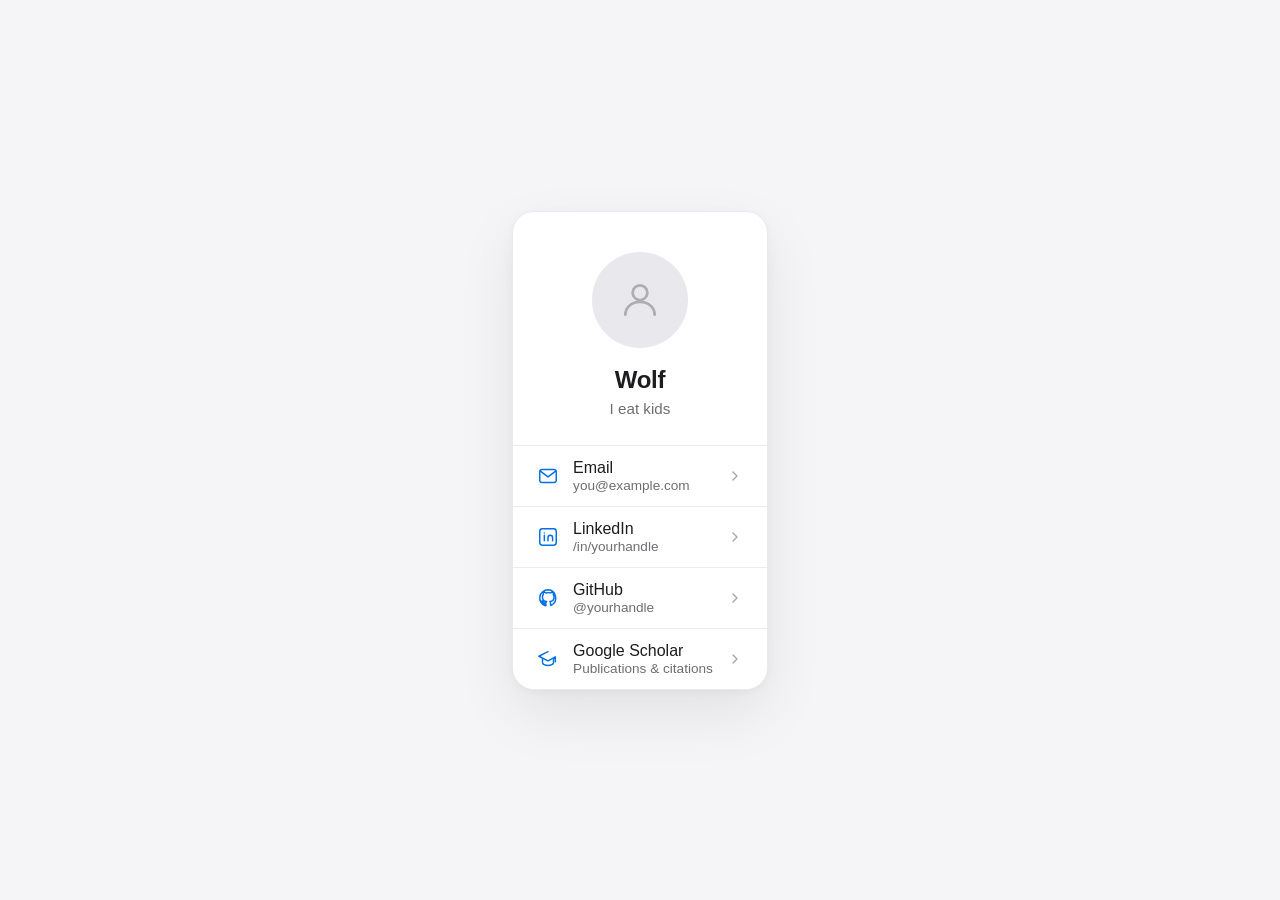
==== index.html @ 4c436d80 "Initial commit: personal contact card page Co-Authored-By: Claude Sonnet 4.6 <noreply@anthropic.com>" ====
<!DOCTYPE html>
<html lang="en">
<head>
<meta charset="UTF-8" />
<meta name="viewport" content="width=device-width, initial-scale=1.0" />

<!-- EDIT: page title -->
<title>Wolf</title>
<meta name="description" content="Contact card for Wolf." />

<style>
  /* ==========================================================================
     DESIGN TOKENS — change these to adjust the whole look in one place.
     Colors automatically switch for dark mode via the second :root block below.
     ========================================================================== */
  :root {
    --bg:             #F5F5F7;   /* page background (Apple's signature off-white) */
    --surface:        #FFFFFF;  /* the card itself */
    --text:           #1D1D1F;  /* primary text */
    --text-secondary: #6E6E73;  /* tagline, secondary labels */
    --accent:         #0071E3;  /* Apple's current link/button blue */
    --divider:        rgba(0, 0, 0, 0.08);
    --avatar-bg:      #E8E8ED;
    --avatar-icon:    #AEAEB2;
    --shadow:         0 24px 60px rgba(0, 0, 0, 0.08), 0 2px 8px rgba(0, 0, 0, 0.04);
    --radius-card:    22px;
    --radius-row:     14px;
  }

  /* Automatically follow the visitor's system theme — no toggle/JS needed */
  @media (prefers-color-scheme: dark) {
    :root {
      --bg:             #000000;
      --surface:        #1C1C1E;
      --text:           #F5F5F7;
      --text-secondary: #98989D;
      --accent:         #409CFF;
      --divider:        rgba(255, 255, 255, 0.12);
      --avatar-bg:      #2C2C2E;
      --avatar-icon:    #6E6E73;
      --shadow:         none; /* shadows don't read well on black; a hairline border stands in below */
    }
  }

  /* ---- Reset / base ---- */
  * { box-sizing: border-box; }
  html, body { margin: 0; padding: 0; }
  body {
    min-height: 100vh;
    display: flex;
    align-items: center;
    justify-content: center;
    padding: 24px;
    background: var(--bg);
    /* The system font stack: resolves to San Francisco on Apple devices,
       Segoe UI on Windows, Roboto on Android — the honest cross-platform
       way to get an "Apple-like" type feel without a licensed font file. */
    font-family: -apple-system, BlinkMacSystemFont, "SF Pro Text", "Segoe UI",
                 Roboto, Helvetica, Arial, sans-serif;
    color: var(--text);
  }

  ::selection { background: var(--accent); color: #fff; }

  :focus-visible {
    outline: 2px solid var(--accent);
    outline-offset: 2px;
  }

  /* ---- The card ---- */
  .card {
    width: 100%;
    max-width: 400px;
    background: var(--surface);
    border-radius: var(--radius-card);
    box-shadow: var(--shadow);
    border: 1px solid var(--divider); /* visible mainly in dark mode; subtle in light mode too */
    overflow: hidden;
  }

  /* ---- Header: avatar, name, tagline ---- */
  .header {
    text-align: center;
    padding: 40px 28px 28px;
  }

  .avatar {
    width: 96px;
    height: 96px;
    margin: 0 auto 18px;
    border-radius: 50%;
    overflow: hidden;
    background: var(--avatar-bg);
    display: flex;
    align-items: center;
    justify-content: center;
  }
  /* If you add a real photo, this <img> replaces the placeholder below it visually
     (the placeholder only shows when no image is present, see HTML comment). */
  .avatar img {
    width: 100%;
    height: 100%;
    object-fit: cover;
    display: block;
  }

  .name {
    font-size: 1.5rem;       /* 24px */
    font-weight: 600;
    letter-spacing: -0.01em;
    margin: 0;
  }

  .tagline {
    font-size: 0.95rem;
    color: var(--text-secondary);
    margin: 6px 0 0;
  }

  /* ---- Contact list: iOS "Settings app" grouped-row style ---- */
  .contact-list {
    border-top: 1px solid var(--divider);
  }

  .contact-row {
    display: flex;
    align-items: center;
    gap: 14px;
    padding: 13px 24px;
    min-height: 44px;           /* Apple's Human Interface Guidelines minimum tap target */
    text-decoration: none;
    color: var(--text);
    border-bottom: 1px solid var(--divider);
    /* A subtle, near-instant feedback on tap/hover — functional, not decorative motion.
       Delete the `transition` line entirely if you want literally zero motion. */
    transition: background-color 0.12s ease;
  }
  .contact-row:last-child { border-bottom: none; }
  .contact-row:hover,
  .contact-row:active { background-color: var(--bg); }

  .contact-row__icon {
    flex-shrink: 0;
    width: 22px;
    height: 22px;
    color: var(--accent);
    display: flex;
    align-items: center;
    justify-content: center;
  }
  .contact-row__icon svg { width: 100%; height: 100%; }

  .contact-row__label {
    flex: 1;
    font-size: 1rem;
    font-weight: 400;
  }
  .contact-row__sub {
    font-size: 0.85rem;
    color: var(--text-secondary);
    display: block;
    margin-top: 1px;
  }

  .contact-row__chevron {
    flex-shrink: 0;
    width: 16px;
    height: 16px;
    color: var(--text-secondary);
    opacity: 0.6;
  }

  /* ---- Optional footer line ---- */
  .footer-note {
    text-align: center;
    font-size: 0.8rem;
    color: var(--text-secondary);
    margin-top: 18px;
  }

  /* ---- Mobile ---- */
  @media (max-width: 380px) {
    .header { padding: 32px 20px 24px; }
    .contact-row { padding: 13px 18px; }
  }

  /* Respect reduced-motion preference even for the minimal hover feedback above */
  @media (prefers-reduced-motion: reduce) {
    .contact-row { transition: none; }
  }
</style>
</head>
<body>

  <main>
    <div class="card">

      <!-- ====================== HEADER ====================== -->
      <div class="header">

        <!-- AVATAR
             Option A (default below): a generic placeholder icon — looks
             intentional, not broken, until you add a real photo.
             Option B: replace the whole <div class="avatar">...</div> block
             with:  <div class="avatar"><img src="assets/avatar.jpg" alt="Wolf" /></div>
             Drop your photo at assets/avatar.jpg first (square photo works best,
             it gets cropped to a circle automatically). -->
        <div class="avatar">
          <svg width="44" height="44" viewBox="0 0 24 24" fill="none" stroke="var(--avatar-icon)" stroke-width="1.5">
            <circle cx="12" cy="8" r="4"/>
            <path d="M4 20c0-4 3.6-7 8-7s8 3 8 7" stroke-linecap="round"/>
          </svg>
        </div>

        <!-- EDIT: your name -->
        <h1 class="name">Wolf</h1>
        <!-- EDIT: a one-line tagline — role, field, or focus -->
        <p class="tagline">I eat kids</p>
      </div>

      <!-- ====================== CONTACT LIST ====================== -->
      <nav class="contact-list">

        <!-- EDIT: replace with your real email -->
        <a class="contact-row" href="mailto:you@example.com">
          <span class="contact-row__icon" aria-hidden="true">
            <svg viewBox="0 0 24 24" fill="none" stroke="currentColor" stroke-width="1.6">
              <rect x="3" y="5" width="18" height="14" rx="2.5"/>
              <path d="M4 7l8 6 8-6" stroke-linecap="round" stroke-linejoin="round"/>
            </svg>
          </span>
          <span class="contact-row__label">
            Email
            <span class="contact-row__sub">you@example.com</span>
          </span>
          <span class="contact-row__chevron" aria-hidden="true">
            <svg viewBox="0 0 24 24" fill="none" stroke="currentColor" stroke-width="2">
              <path d="M9 18l6-6-6-6" stroke-linecap="round" stroke-linejoin="round"/>
            </svg>
          </span>
        </a>

        <!-- EDIT: replace with your real LinkedIn URL -->
        <a class="contact-row" href="https://linkedin.com/in/yourhandle" target="_blank" rel="noopener">
          <span class="contact-row__icon" aria-hidden="true">
            <svg viewBox="0 0 24 24" fill="none" stroke="currentColor" stroke-width="1.6">
              <rect x="3" y="3" width="18" height="18" rx="3"/>
              <path d="M8 10v6M8 7.5v.01M12 16v-3.5c0-1.4 1-2.5 2.5-2.5S17 11.1 17 12.5V16" stroke-linecap="round" stroke-linejoin="round"/>
            </svg>
          </span>
          <span class="contact-row__label">
            LinkedIn
            <span class="contact-row__sub">/in/yourhandle</span>
          </span>
          <span class="contact-row__chevron" aria-hidden="true">
            <svg viewBox="0 0 24 24" fill="none" stroke="currentColor" stroke-width="2">
              <path d="M9 18l6-6-6-6" stroke-linecap="round" stroke-linejoin="round"/>
            </svg>
          </span>
        </a>

        <!-- EDIT: replace with your real GitHub URL -->
        <a class="contact-row" href="https://github.com/yourhandle" target="_blank" rel="noopener">
          <span class="contact-row__icon" aria-hidden="true">
            <svg viewBox="0 0 24 24" fill="none" stroke="currentColor" stroke-width="1.6">
              <path d="M12 3a9 9 0 0 0-2.85 17.54c.45.08.62-.2.62-.43v-1.7c-2.5.27-3.15-.6-3.35-1.15-.11-.29-.6-1.15-1.02-1.39-.35-.19-.85-.65-.01-.66.79-.01 1.35.72 1.54 1.02.9 1.5 2.34 1.08 2.91.82.09-.64.35-1.08.64-1.33-2.23-.25-4.56-1.11-4.56-4.94 0-1.09.39-1.99 1.03-2.69-.1-.25-.45-1.27.1-2.64 0 0 .84-.27 2.75 1.02a9.4 9.4 0 0 1 5 0c1.91-1.3 2.75-1.02 2.75-1.02.55 1.37.2 2.39.1 2.64.64.7 1.03 1.59 1.03 2.69 0 3.84-2.34 4.69-4.58 4.94.37.32.68.93.68 1.88v2.04c0 .23.17.5.62.43A9 9 0 0 0 12 3z" stroke-linecap="round" stroke-linejoin="round"/>
            </svg>
          </span>
          <span class="contact-row__label">
            GitHub
            <span class="contact-row__sub">@yourhandle</span>
          </span>
          <span class="contact-row__chevron" aria-hidden="true">
            <svg viewBox="0 0 24 24" fill="none" stroke="currentColor" stroke-width="2">
              <path d="M9 18l6-6-6-6" stroke-linecap="round" stroke-linejoin="round"/>
            </svg>
          </span>
        </a>

        <!-- EDIT: replace with your real Google Scholar profile URL -->
        <a class="contact-row" href="https://scholar.google.com/citations?user=yourid" target="_blank" rel="noopener">
          <span class="contact-row__icon" aria-hidden="true">
            <svg viewBox="0 0 24 24" fill="none" stroke="currentColor" stroke-width="1.6">
              <path d="M12 4L2 9l10 5 8-4.3V15" stroke-linecap="round" stroke-linejoin="round"/>
              <path d="M6 11.5V16c0 1.5 2.7 3 6 3s6-1.5 6-3v-4.5" stroke-linecap="round" stroke-linejoin="round"/>
            </svg>
          </span>
          <span class="contact-row__label">
            Google Scholar
            <span class="contact-row__sub">Publications &amp; citations</span>
          </span>
          <span class="contact-row__chevron" aria-hidden="true">
            <svg viewBox="0 0 24 24" fill="none" stroke="currentColor" stroke-width="2">
              <path d="M9 18l6-6-6-6" stroke-linecap="round" stroke-linejoin="round"/>
            </svg>
          </span>
        </a>

      </nav>

    </div>

    <!-- Optional small line below the card. Delete this <p> if you don't want it. -->
    <!-- <p class="footer-note">Based in Your City</p> -->
  </main>

</body>
</html>
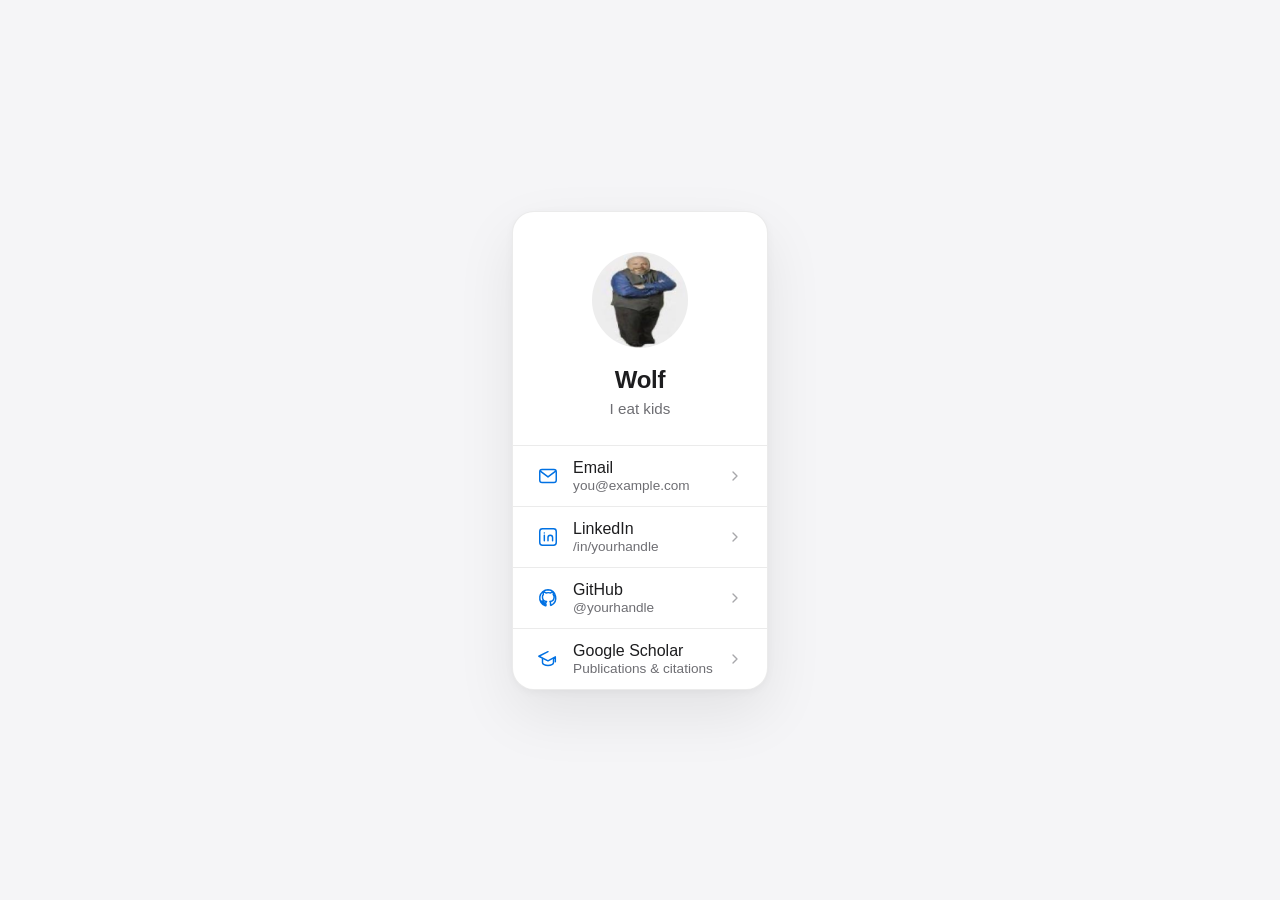
==== commit e509ac7a: "Add profile photo as avatar Co-Authored-By: Claude Sonnet 4.6 <noreply@anthropic.com>" ====
--- a/index.html
+++ b/index.html
@@ -205,12 +205,7 @@
              with:  <div class="avatar"><img src="assets/avatar.jpg" alt="Wolf" /></div>
              Drop your photo at assets/avatar.jpg first (square photo works best,
              it gets cropped to a circle automatically). -->
-        <div class="avatar">
-          <svg width="44" height="44" viewBox="0 0 24 24" fill="none" stroke="var(--avatar-icon)" stroke-width="1.5">
-            <circle cx="12" cy="8" r="4"/>
-            <path d="M4 20c0-4 3.6-7 8-7s8 3 8 7" stroke-linecap="round"/>
-          </svg>
-        </div>
+        <div class="avatar"><img src="assets/avatar.png" alt="Wolf" /></div>
 
         <!-- EDIT: your name -->
         <h1 class="name">Wolf</h1>
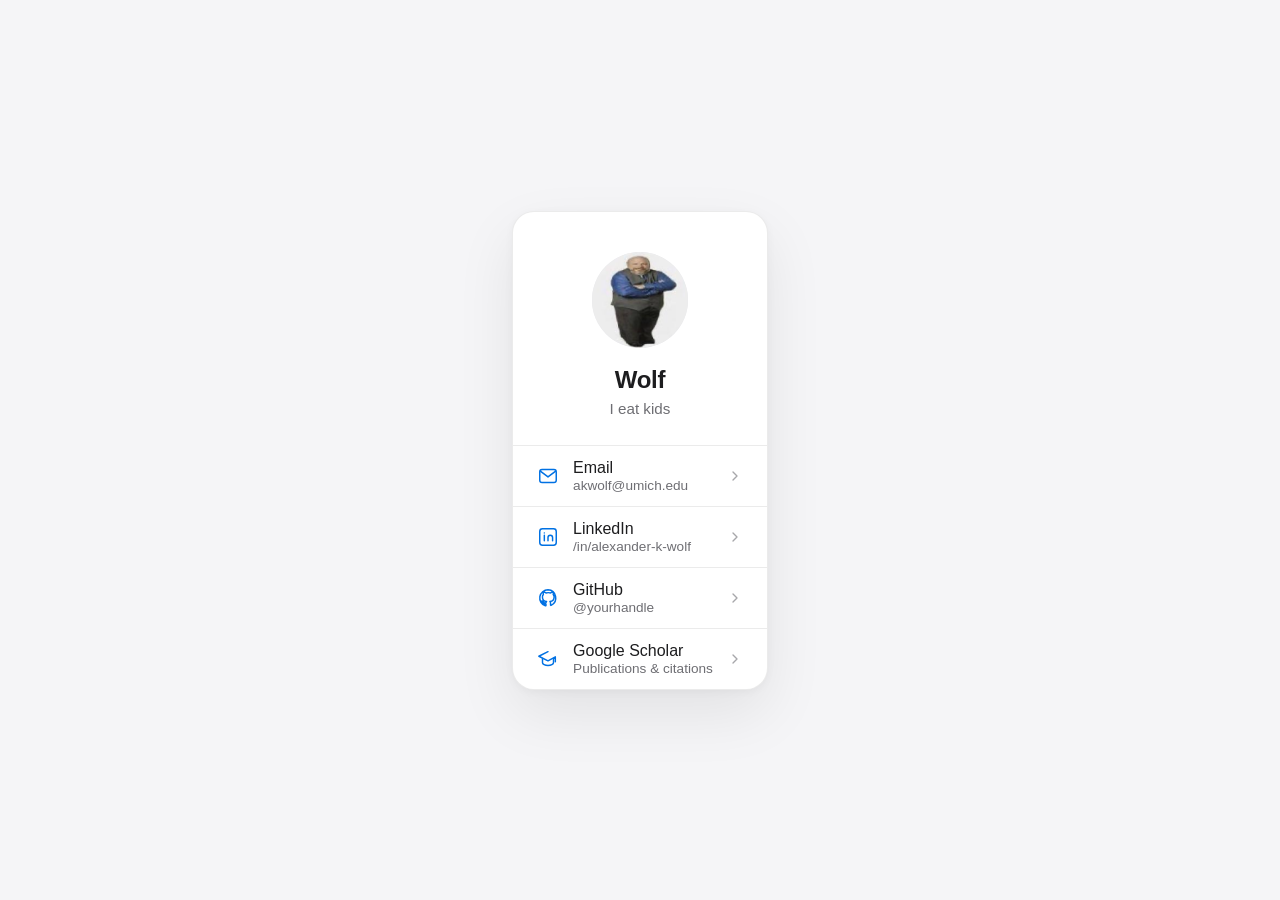
==== commit 5682bfa4: "Update contact information: email and LinkedIn Co-Authored-By: Claude Haiku 4.5 <noreply@anthropic.c" ====
--- a/index.html
+++ b/index.html
@@ -217,7 +217,7 @@
       <nav class="contact-list">
 
         <!-- EDIT: replace with your real email -->
-        <a class="contact-row" href="mailto:you@example.com">
+        <a class="contact-row" href="mailto:akwolf@umich.edu">
           <span class="contact-row__icon" aria-hidden="true">
             <svg viewBox="0 0 24 24" fill="none" stroke="currentColor" stroke-width="1.6">
               <rect x="3" y="5" width="18" height="14" rx="2.5"/>
@@ -226,7 +226,7 @@
           </span>
           <span class="contact-row__label">
             Email
-            <span class="contact-row__sub">you@example.com</span>
+            <span class="contact-row__sub">akwolf@umich.edu</span>
           </span>
           <span class="contact-row__chevron" aria-hidden="true">
             <svg viewBox="0 0 24 24" fill="none" stroke="currentColor" stroke-width="2">
@@ -236,7 +236,7 @@
         </a>
 
         <!-- EDIT: replace with your real LinkedIn URL -->
-        <a class="contact-row" href="https://linkedin.com/in/yourhandle" target="_blank" rel="noopener">
+        <a class="contact-row" href="https://www.linkedin.com/in/alexander-k-wolf/" target="_blank" rel="noopener">
           <span class="contact-row__icon" aria-hidden="true">
             <svg viewBox="0 0 24 24" fill="none" stroke="currentColor" stroke-width="1.6">
               <rect x="3" y="3" width="18" height="18" rx="3"/>
@@ -245,7 +245,7 @@
           </span>
           <span class="contact-row__label">
             LinkedIn
-            <span class="contact-row__sub">/in/yourhandle</span>
+            <span class="contact-row__sub">/in/alexander-k-wolf</span>
           </span>
           <span class="contact-row__chevron" aria-hidden="true">
             <svg viewBox="0 0 24 24" fill="none" stroke="currentColor" stroke-width="2">
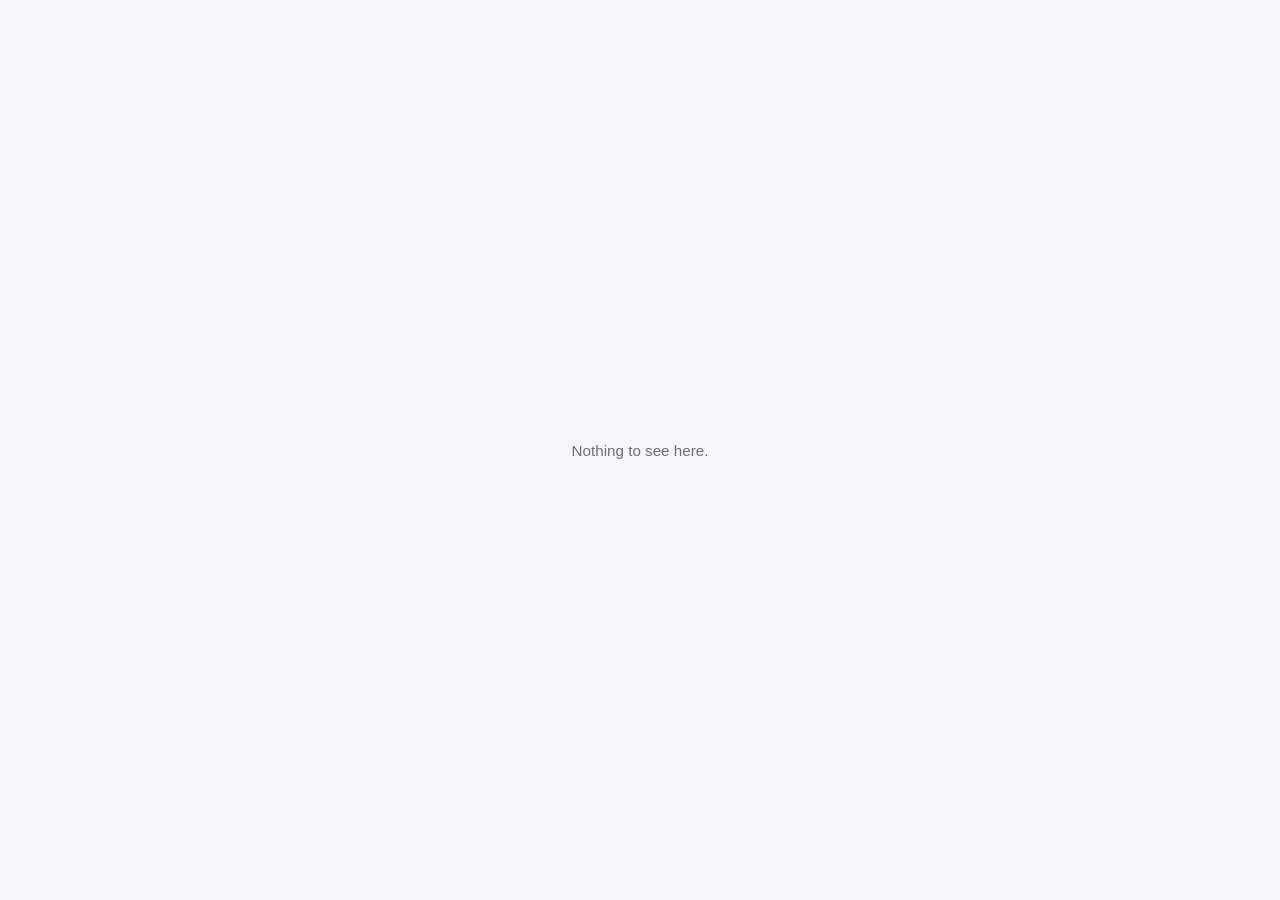
==== commit 3c5366fe: "Restructure into shared/per-person private card system Convert the single card into a data-driven, n" ====
--- a/index.html
+++ b/index.html
@@ -1,303 +1,14 @@
-<!DOCTYPE html>
+<!doctype html>
 <html lang="en">
 <head>
-<meta charset="UTF-8" />
-<meta name="viewport" content="width=device-width, initial-scale=1.0" />
-
-<!-- EDIT: page title -->
-<title>Wolf</title>
-<meta name="description" content="Contact card for Wolf." />
-
-<style>
-  /* ==========================================================================
-     DESIGN TOKENS — change these to adjust the whole look in one place.
-     Colors automatically switch for dark mode via the second :root block below.
-     ========================================================================== */
-  :root {
-    --bg:             #F5F5F7;   /* page background (Apple's signature off-white) */
-    --surface:        #FFFFFF;  /* the card itself */
-    --text:           #1D1D1F;  /* primary text */
-    --text-secondary: #6E6E73;  /* tagline, secondary labels */
-    --accent:         #0071E3;  /* Apple's current link/button blue */
-    --divider:        rgba(0, 0, 0, 0.08);
-    --avatar-bg:      #E8E8ED;
-    --avatar-icon:    #AEAEB2;
-    --shadow:         0 24px 60px rgba(0, 0, 0, 0.08), 0 2px 8px rgba(0, 0, 0, 0.04);
-    --radius-card:    22px;
-    --radius-row:     14px;
-  }
-
-  /* Automatically follow the visitor's system theme — no toggle/JS needed */
-  @media (prefers-color-scheme: dark) {
-    :root {
-      --bg:             #000000;
-      --surface:        #1C1C1E;
-      --text:           #F5F5F7;
-      --text-secondary: #98989D;
-      --accent:         #409CFF;
-      --divider:        rgba(255, 255, 255, 0.12);
-      --avatar-bg:      #2C2C2E;
-      --avatar-icon:    #6E6E73;
-      --shadow:         none; /* shadows don't read well on black; a hairline border stands in below */
-    }
-  }
-
-  /* ---- Reset / base ---- */
-  * { box-sizing: border-box; }
-  html, body { margin: 0; padding: 0; }
-  body {
-    min-height: 100vh;
-    display: flex;
-    align-items: center;
-    justify-content: center;
-    padding: 24px;
-    background: var(--bg);
-    /* The system font stack: resolves to San Francisco on Apple devices,
-       Segoe UI on Windows, Roboto on Android — the honest cross-platform
-       way to get an "Apple-like" type feel without a licensed font file. */
-    font-family: -apple-system, BlinkMacSystemFont, "SF Pro Text", "Segoe UI",
-                 Roboto, Helvetica, Arial, sans-serif;
-    color: var(--text);
-  }
-
-  ::selection { background: var(--accent); color: #fff; }
-
-  :focus-visible {
-    outline: 2px solid var(--accent);
-    outline-offset: 2px;
-  }
-
-  /* ---- The card ---- */
-  .card {
-    width: 100%;
-    max-width: 400px;
-    background: var(--surface);
-    border-radius: var(--radius-card);
-    box-shadow: var(--shadow);
-    border: 1px solid var(--divider); /* visible mainly in dark mode; subtle in light mode too */
-    overflow: hidden;
-  }
-
-  /* ---- Header: avatar, name, tagline ---- */
-  .header {
-    text-align: center;
-    padding: 40px 28px 28px;
-  }
-
-  .avatar {
-    width: 96px;
-    height: 96px;
-    margin: 0 auto 18px;
-    border-radius: 50%;
-    overflow: hidden;
-    background: var(--avatar-bg);
-    display: flex;
-    align-items: center;
-    justify-content: center;
-  }
-  /* If you add a real photo, this <img> replaces the placeholder below it visually
-     (the placeholder only shows when no image is present, see HTML comment). */
-  .avatar img {
-    width: 100%;
-    height: 100%;
-    object-fit: cover;
-    display: block;
-  }
-
-  .name {
-    font-size: 1.5rem;       /* 24px */
-    font-weight: 600;
-    letter-spacing: -0.01em;
-    margin: 0;
-  }
-
-  .tagline {
-    font-size: 0.95rem;
-    color: var(--text-secondary);
-    margin: 6px 0 0;
-  }
-
-  /* ---- Contact list: iOS "Settings app" grouped-row style ---- */
-  .contact-list {
-    border-top: 1px solid var(--divider);
-  }
-
-  .contact-row {
-    display: flex;
-    align-items: center;
-    gap: 14px;
-    padding: 13px 24px;
-    min-height: 44px;           /* Apple's Human Interface Guidelines minimum tap target */
-    text-decoration: none;
-    color: var(--text);
-    border-bottom: 1px solid var(--divider);
-    /* A subtle, near-instant feedback on tap/hover — functional, not decorative motion.
-       Delete the `transition` line entirely if you want literally zero motion. */
-    transition: background-color 0.12s ease;
-  }
-  .contact-row:last-child { border-bottom: none; }
-  .contact-row:hover,
-  .contact-row:active { background-color: var(--bg); }
-
-  .contact-row__icon {
-    flex-shrink: 0;
-    width: 22px;
-    height: 22px;
-    color: var(--accent);
-    display: flex;
-    align-items: center;
-    justify-content: center;
-  }
-  .contact-row__icon svg { width: 100%; height: 100%; }
-
-  .contact-row__label {
-    flex: 1;
-    font-size: 1rem;
-    font-weight: 400;
-  }
-  .contact-row__sub {
-    font-size: 0.85rem;
-    color: var(--text-secondary);
-    display: block;
-    margin-top: 1px;
-  }
-
-  .contact-row__chevron {
-    flex-shrink: 0;
-    width: 16px;
-    height: 16px;
-    color: var(--text-secondary);
-    opacity: 0.6;
-  }
-
-  /* ---- Optional footer line ---- */
-  .footer-note {
-    text-align: center;
-    font-size: 0.8rem;
-    color: var(--text-secondary);
-    margin-top: 18px;
-  }
-
-  /* ---- Mobile ---- */
-  @media (max-width: 380px) {
-    .header { padding: 32px 20px 24px; }
-    .contact-row { padding: 13px 18px; }
-  }
-
-  /* Respect reduced-motion preference even for the minimal hover feedback above */
-  @media (prefers-reduced-motion: reduce) {
-    .contact-row { transition: none; }
-  }
-</style>
+  <meta charset="UTF-8" />
+  <meta name="viewport" content="width=device-width, initial-scale=1.0" />
+  <meta name="robots" content="noindex, nofollow" />
+  <title>—</title>
+  <link rel="stylesheet" href="/shared/card.css" />
 </head>
 <body>
-
-  <main>
-    <div class="card">
-
-      <!-- ====================== HEADER ====================== -->
-      <div class="header">
-
-        <!-- AVATAR
-             Option A (default below): a generic placeholder icon — looks
-             intentional, not broken, until you add a real photo.
-             Option B: replace the whole <div class="avatar">...</div> block
-             with:  <div class="avatar"><img src="assets/avatar.jpg" alt="Wolf" /></div>
-             Drop your photo at assets/avatar.jpg first (square photo works best,
-             it gets cropped to a circle automatically). -->
-        <div class="avatar"><img src="assets/avatar.png" alt="Wolf" /></div>
-
-        <!-- EDIT: your name -->
-        <h1 class="name">Wolf</h1>
-        <!-- EDIT: a one-line tagline — role, field, or focus -->
-        <p class="tagline">I eat kids</p>
-      </div>
-
-      <!-- ====================== CONTACT LIST ====================== -->
-      <nav class="contact-list">
-
-        <!-- EDIT: replace with your real email -->
-        <a class="contact-row" href="mailto:akwolf@umich.edu">
-          <span class="contact-row__icon" aria-hidden="true">
-            <svg viewBox="0 0 24 24" fill="none" stroke="currentColor" stroke-width="1.6">
-              <rect x="3" y="5" width="18" height="14" rx="2.5"/>
-              <path d="M4 7l8 6 8-6" stroke-linecap="round" stroke-linejoin="round"/>
-            </svg>
-          </span>
-          <span class="contact-row__label">
-            Email
-            <span class="contact-row__sub">akwolf@umich.edu</span>
-          </span>
-          <span class="contact-row__chevron" aria-hidden="true">
-            <svg viewBox="0 0 24 24" fill="none" stroke="currentColor" stroke-width="2">
-              <path d="M9 18l6-6-6-6" stroke-linecap="round" stroke-linejoin="round"/>
-            </svg>
-          </span>
-        </a>
-
-        <!-- EDIT: replace with your real LinkedIn URL -->
-        <a class="contact-row" href="https://www.linkedin.com/in/alexander-k-wolf/" target="_blank" rel="noopener">
-          <span class="contact-row__icon" aria-hidden="true">
-            <svg viewBox="0 0 24 24" fill="none" stroke="currentColor" stroke-width="1.6">
-              <rect x="3" y="3" width="18" height="18" rx="3"/>
-              <path d="M8 10v6M8 7.5v.01M12 16v-3.5c0-1.4 1-2.5 2.5-2.5S17 11.1 17 12.5V16" stroke-linecap="round" stroke-linejoin="round"/>
-            </svg>
-          </span>
-          <span class="contact-row__label">
-            LinkedIn
-            <span class="contact-row__sub">/in/alexander-k-wolf</span>
-          </span>
-          <span class="contact-row__chevron" aria-hidden="true">
-            <svg viewBox="0 0 24 24" fill="none" stroke="currentColor" stroke-width="2">
-              <path d="M9 18l6-6-6-6" stroke-linecap="round" stroke-linejoin="round"/>
-            </svg>
-          </span>
-        </a>
-
-        <!-- EDIT: replace with your real GitHub URL -->
-        <a class="contact-row" href="https://github.com/yourhandle" target="_blank" rel="noopener">
-          <span class="contact-row__icon" aria-hidden="true">
-            <svg viewBox="0 0 24 24" fill="none" stroke="currentColor" stroke-width="1.6">
-              <path d="M12 3a9 9 0 0 0-2.85 17.54c.45.08.62-.2.62-.43v-1.7c-2.5.27-3.15-.6-3.35-1.15-.11-.29-.6-1.15-1.02-1.39-.35-.19-.85-.65-.01-.66.79-.01 1.35.72 1.54 1.02.9 1.5 2.34 1.08 2.91.82.09-.64.35-1.08.64-1.33-2.23-.25-4.56-1.11-4.56-4.94 0-1.09.39-1.99 1.03-2.69-.1-.25-.45-1.27.1-2.64 0 0 .84-.27 2.75 1.02a9.4 9.4 0 0 1 5 0c1.91-1.3 2.75-1.02 2.75-1.02.55 1.37.2 2.39.1 2.64.64.7 1.03 1.59 1.03 2.69 0 3.84-2.34 4.69-4.58 4.94.37.32.68.93.68 1.88v2.04c0 .23.17.5.62.43A9 9 0 0 0 12 3z" stroke-linecap="round" stroke-linejoin="round"/>
-            </svg>
-          </span>
-          <span class="contact-row__label">
-            GitHub
-            <span class="contact-row__sub">@yourhandle</span>
-          </span>
-          <span class="contact-row__chevron" aria-hidden="true">
-            <svg viewBox="0 0 24 24" fill="none" stroke="currentColor" stroke-width="2">
-              <path d="M9 18l6-6-6-6" stroke-linecap="round" stroke-linejoin="round"/>
-            </svg>
-          </span>
-        </a>
-
-        <!-- EDIT: replace with your real Google Scholar profile URL -->
-        <a class="contact-row" href="https://scholar.google.com/citations?user=yourid" target="_blank" rel="noopener">
-          <span class="contact-row__icon" aria-hidden="true">
-            <svg viewBox="0 0 24 24" fill="none" stroke="currentColor" stroke-width="1.6">
-              <path d="M12 4L2 9l10 5 8-4.3V15" stroke-linecap="round" stroke-linejoin="round"/>
-              <path d="M6 11.5V16c0 1.5 2.7 3 6 3s6-1.5 6-3v-4.5" stroke-linecap="round" stroke-linejoin="round"/>
-            </svg>
-          </span>
-          <span class="contact-row__label">
-            Google Scholar
-            <span class="contact-row__sub">Publications &amp; citations</span>
-          </span>
-          <span class="contact-row__chevron" aria-hidden="true">
-            <svg viewBox="0 0 24 24" fill="none" stroke="currentColor" stroke-width="2">
-              <path d="M9 18l6-6-6-6" stroke-linecap="round" stroke-linejoin="round"/>
-            </svg>
-          </span>
-        </a>
-
-      </nav>
-
-    </div>
-
-    <!-- Optional small line below the card. Delete this <p> if you don't want it. -->
-    <!-- <p class="footer-note">Based in Your City</p> -->
-  </main>
-
+  <!-- Intentionally blank. This site has no directory or index of pages. -->
+  <p class="blank-note">Nothing to see here.</p>
 </body>
 </html>
--- a/shared/card.css
+++ b/shared/card.css
@@ -0,0 +1,194 @@
+/* =============================================================================
+   SHARED CARD STYLES — single source of truth for the look of every page.
+   Maintained by the site owner. Editing this file restyles EVERYONE at once.
+   Colleagues never touch this file.
+
+   Design language: iOS-style contact card — system font stack, off-white page,
+   white card, single blue accent, iOS "Settings" grouped rows, 44px tap targets,
+   automatic dark mode (follows the OS), responsive, no decorative animation.
+   ============================================================================= */
+
+/* ---- Design tokens. Change these to adjust the whole look in one place. ---- */
+:root {
+  --bg:             #F5F5F7;   /* page background (Apple's signature off-white) */
+  --surface:        #FFFFFF;  /* the card itself */
+  --text:           #1D1D1F;  /* primary text */
+  --text-secondary: #6E6E73;  /* tagline, secondary labels */
+  --accent:         #0071E3;  /* Apple's current link/button blue */
+  --divider:        rgba(0, 0, 0, 0.08);
+  --avatar-bg:      #E8E8ED;
+  --avatar-icon:    #AEAEB2;
+  --shadow:         0 24px 60px rgba(0, 0, 0, 0.08), 0 2px 8px rgba(0, 0, 0, 0.04);
+  --radius-card:    22px;
+  --radius-row:     14px;
+}
+
+/* Automatically follow the visitor's system theme — no toggle/JS needed */
+@media (prefers-color-scheme: dark) {
+  :root {
+    --bg:             #000000;
+    --surface:        #1C1C1E;
+    --text:           #F5F5F7;
+    --text-secondary: #98989D;
+    --accent:         #409CFF;
+    --divider:        rgba(255, 255, 255, 0.12);
+    --avatar-bg:      #2C2C2E;
+    --avatar-icon:    #6E6E73;
+    --shadow:         none; /* shadows don't read well on black; a hairline border stands in */
+  }
+}
+
+/* ---- Reset / base ---- */
+* { box-sizing: border-box; }
+html, body { margin: 0; padding: 0; }
+body {
+  min-height: 100vh;
+  display: flex;
+  align-items: center;
+  justify-content: center;
+  padding: 24px;
+  background: var(--bg);
+  /* The system font stack: San Francisco on Apple, Segoe UI on Windows,
+     Roboto on Android — the honest cross-platform "Apple-like" type feel. */
+  font-family: -apple-system, BlinkMacSystemFont, "SF Pro Text", "Segoe UI",
+               Roboto, Helvetica, Arial, sans-serif;
+  color: var(--text);
+}
+
+::selection { background: var(--accent); color: #fff; }
+
+:focus-visible {
+  outline: 2px solid var(--accent);
+  outline-offset: 2px;
+}
+
+/* ---- The card ---- */
+.card {
+  width: 100%;
+  max-width: 400px;
+  background: var(--surface);
+  border-radius: var(--radius-card);
+  box-shadow: var(--shadow);
+  border: 1px solid var(--divider); /* visible mainly in dark mode; subtle in light too */
+  overflow: hidden;
+}
+
+/* ---- Header: avatar, name, tagline ---- */
+.header {
+  text-align: center;
+  padding: 40px 28px 28px;
+}
+
+.avatar {
+  width: 96px;
+  height: 96px;
+  margin: 0 auto 18px;
+  border-radius: 50%;
+  overflow: hidden;
+  background: var(--avatar-bg);
+  display: flex;
+  align-items: center;
+  justify-content: center;
+}
+.avatar img {
+  width: 100%;
+  height: 100%;
+  object-fit: cover;
+  display: block;
+}
+
+.name {
+  font-size: 1.5rem;       /* 24px */
+  font-weight: 600;
+  letter-spacing: -0.01em;
+  margin: 0;
+}
+
+.tagline {
+  font-size: 0.95rem;
+  color: var(--text-secondary);
+  margin: 6px 0 0;
+}
+
+/* ---- Contact list: iOS "Settings app" grouped-row style ---- */
+.contact-list {
+  border-top: 1px solid var(--divider);
+}
+
+.contact-row {
+  display: flex;
+  align-items: center;
+  gap: 14px;
+  padding: 13px 24px;
+  min-height: 44px;           /* Apple's HIG minimum tap target */
+  text-decoration: none;
+  color: var(--text);
+  border-bottom: 1px solid var(--divider);
+  /* A subtle, near-instant feedback on tap/hover — functional, not decorative. */
+  transition: background-color 0.12s ease;
+}
+.contact-row:last-child { border-bottom: none; }
+.contact-row:hover,
+.contact-row:active { background-color: var(--bg); }
+
+.contact-row__icon {
+  flex-shrink: 0;
+  width: 22px;
+  height: 22px;
+  color: var(--accent);
+  display: flex;
+  align-items: center;
+  justify-content: center;
+}
+.contact-row__icon svg { width: 100%; height: 100%; }
+
+.contact-row__label {
+  flex: 1;
+  font-size: 1rem;
+  font-weight: 400;
+  min-width: 0;               /* allow long sub-labels to truncate, not overflow */
+}
+.contact-row__sub {
+  font-size: 0.85rem;
+  color: var(--text-secondary);
+  display: block;
+  margin-top: 1px;
+  overflow: hidden;
+  text-overflow: ellipsis;
+  white-space: nowrap;
+}
+
+.contact-row__chevron {
+  flex-shrink: 0;
+  width: 16px;
+  height: 16px;
+  color: var(--text-secondary);
+  opacity: 0.6;
+}
+
+/* ---- Friendly fallback message (shown if a profile fails to load) ---- */
+.card-message {
+  padding: 40px 28px;
+  text-align: center;
+  color: var(--text-secondary);
+  font-size: 0.95rem;
+  line-height: 1.5;
+}
+.card-message a { color: var(--accent); }
+
+/* ---- Neutral root placeholder page ---- */
+.blank-note {
+  color: var(--text-secondary);
+  font-size: 0.95rem;
+}
+
+/* ---- Mobile ---- */
+@media (max-width: 380px) {
+  .header { padding: 32px 20px 24px; }
+  .contact-row { padding: 13px 18px; }
+}
+
+/* Respect reduced-motion preference even for the minimal hover feedback */
+@media (prefers-reduced-motion: reduce) {
+  .contact-row { transition: none; }
+}
